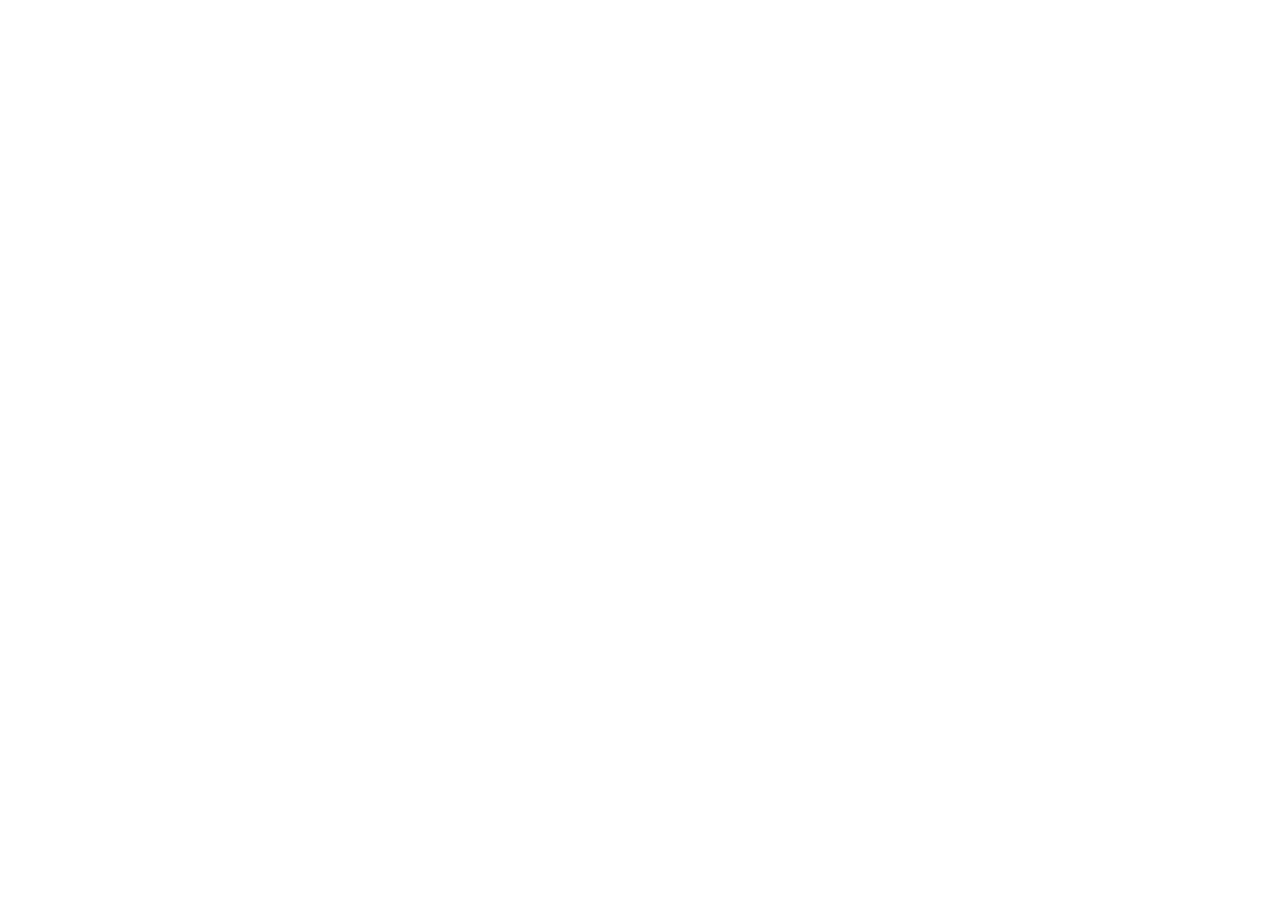
==== assets/html/index.html @ 88fd04b3 "Added assets folders and created the starting point." ====
<!doctype html>
<html lang="en">
  <head>
    <meta charset="UTF-8" />
    <meta name="viewport" content="width=device-width, initial-scale=1.0" />
    <title>Jay'sFitness Tracker</title>
    <link rel="stylesheet" href="/src/style.css" />
  </head>

  <body>
    <div id="app"></div>
  </body>
</html>

<script type="module" src="/src/main.js"></script>
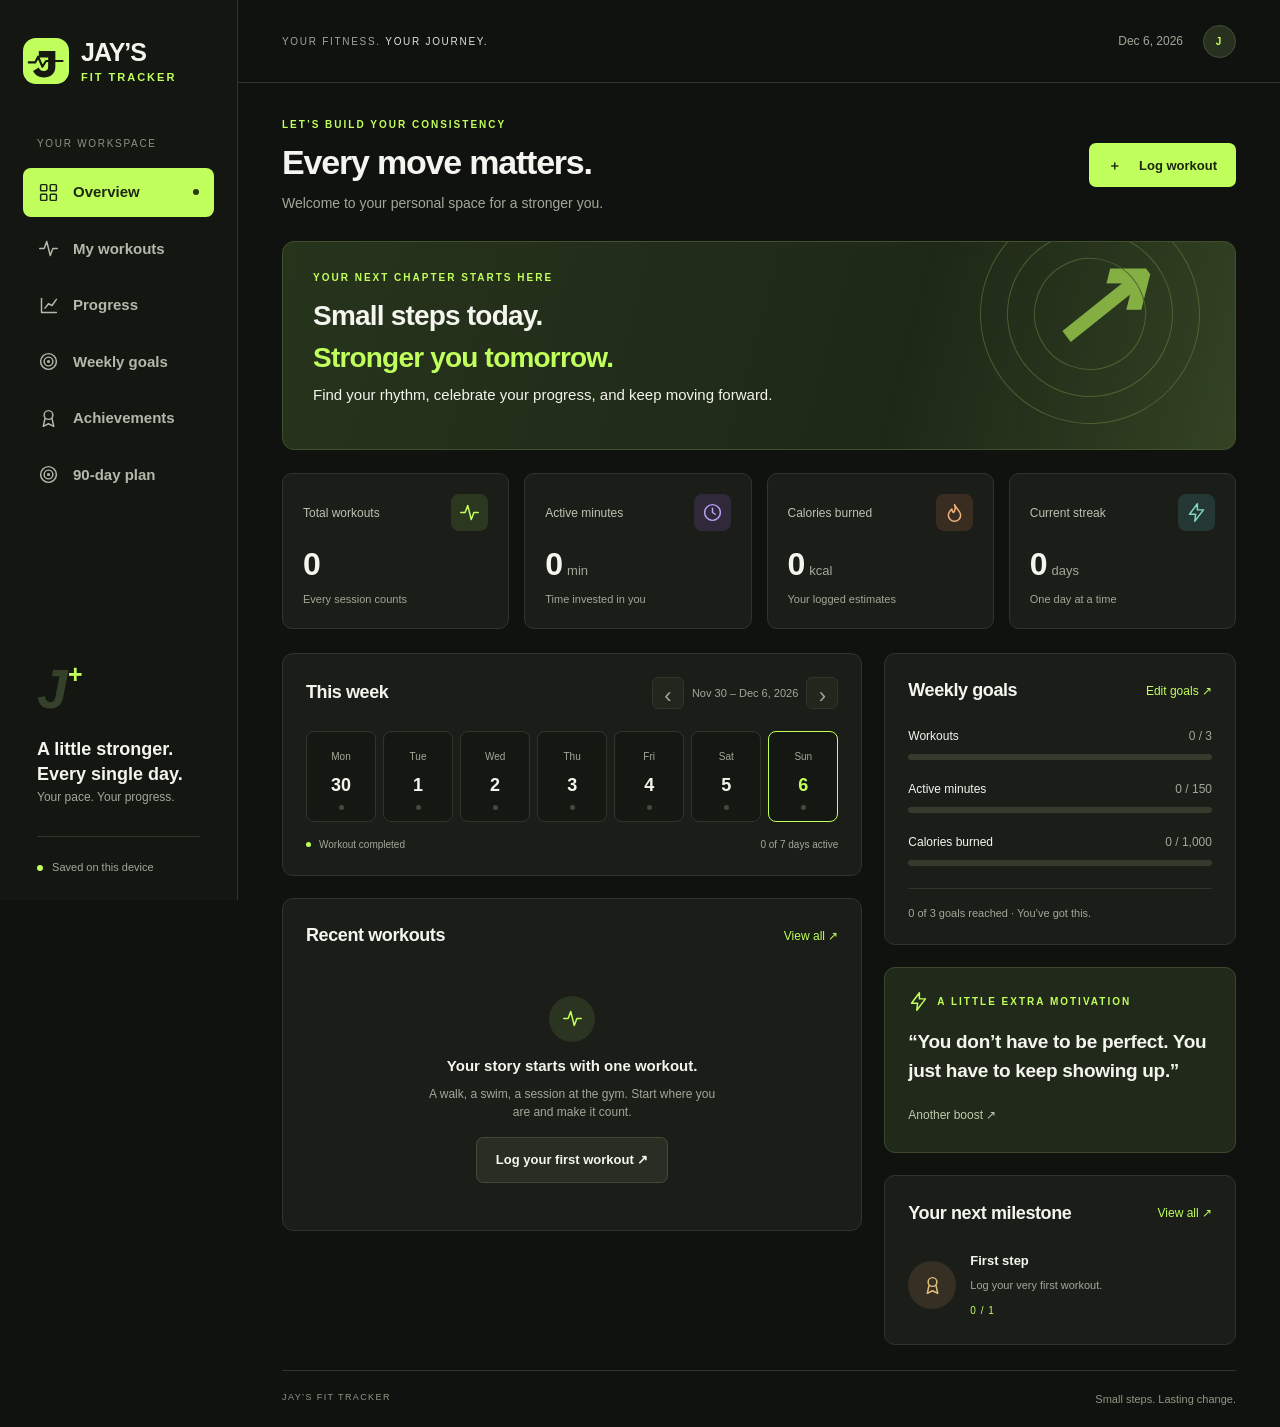
==== commit c93befd9: "Before babyuface bias" ====
--- a/assets/html/index.html
+++ b/assets/html/index.html
@@ -2,14 +2,151 @@
 <html lang="en">
   <head>
     <meta charset="UTF-8" />
-    <meta name="viewport" content="width=device-width, initial-scale=1.0" />
-    <title>Jay'sFitness Tracker</title>
-    <link rel="stylesheet" href="/src/style.css" />
+    <meta name="viewport" content="width=device-width, initial-scale=1" />
+    <meta name="theme-color" content="#10130f" />
+    <meta
+      name="description"
+      content="Log workouts, set weekly goals, and celebrate your progress with Jay's Fit Tracker."
+    />
+    <title>Jay's Fit Tracker</title>
+    <link rel="icon" type="image/svg+xml" href="../images/logo.svg" />
+    <link rel="stylesheet" href="../css/style.css" />
+    <script defer src="../js/script.js"></script>
   </head>
-
   <body>
-    <div id="app"></div>
+    <a class="skip" href="#main">Skip to content</a>
+    <aside class="sidebar">
+      <a class="brand" href="#dashboard" aria-label="Jay's Fit Tracker home"
+        ><img src="../images/logo.svg" alt="" width="46" height="46" /><span
+          >JAY’S<span class="brand-sub">FIT TRACKER</span></span
+        ></a
+      >
+      <div class="nav-label">YOUR WORKSPACE</div>
+      <nav aria-label="Main navigation">
+        <a href="#dashboard" data-page="dashboard"
+          ><span data-icon="grid"></span>Overview</a
+        ><a href="#workouts" data-page="workouts"
+          ><span data-icon="activity"></span>My workouts</a
+        ><a href="#progress" data-page="progress"
+          ><span data-icon="chart"></span>Progress</a
+        ><a href="#goals" data-page="goals"
+          ><span data-icon="target"></span>Weekly goals</a
+        ><a href="#achievements" data-page="achievements"
+          ><span data-icon="award"></span>Achievements</a
+        >
+      </nav>
+      <div class="sidebar-bottom">
+        <div class="mini-mark">J<span>+</span></div>
+        <strong>A little stronger.<br />Every single day.</strong>
+        <p>Your pace. Your progress.</p>
+        <div class="local-status"><i></i> Saved on this device</div>
+      </div>
+    </aside>
+    <div class="workspace">
+      <header class="topbar">
+        <span>YOUR FITNESS. <strong>YOUR JOURNEY.</strong></span
+        ><span class="today" id="today"></span
+        ><span class="avatar" aria-label="Personal workspace">J</span>
+      </header>
+      <main id="main" tabindex="-1"></main>
+      <footer>
+        JAY’S FIT TRACKER <span>Small steps. Lasting change.</span>
+      </footer>
+    </div>
+    <dialog id="workout-dialog" aria-labelledby="dialog-title">
+      <form id="workout-form">
+        <div class="section-heading">
+          <div>
+            <p class="eyebrow">SHOWING UP COUNTS</p>
+            <h2 id="dialog-title">Log a workout</h2>
+          </div>
+          <button
+            type="button"
+            class="icon-button"
+            data-close
+            aria-label="Close workout form"
+          >
+            ×
+          </button>
+        </div>
+        <input type="hidden" name="id" /><label
+          >Workout name<input
+            name="name"
+            maxlength="80"
+            placeholder="e.g. Morning walk"
+            required
+        /></label>
+        <div class="form-grid">
+          <label
+            >Workout type<select name="type">
+              <option>Walking</option>
+              <option>Running</option>
+              <option>Strength</option>
+              <option>Cycling</option>
+              <option>Swimming</option>
+              <option>Yoga</option>
+              <option>Other</option>
+            </select></label
+          ><label>Date<input name="date" type="date" required /></label>
+        </div>
+        <div class="form-grid">
+          <label
+            >Duration (minutes)<input
+              name="minutes"
+              type="number"
+              min="1"
+              max="1440"
+              step="1"
+              placeholder="30"
+              required /></label
+          ><label
+            >Calories burned <span class="optional">(optional)</span
+            ><input
+              name="calories"
+              type="number"
+              min="0"
+              max="20000"
+              step="1"
+              placeholder="Leave blank if unknown"
+          /></label>
+        </div>
+        <label
+          >Intensity<select name="intensity">
+            <option>Moderate</option>
+            <option>Light</option>
+            <option>Vigorous</option>
+          </select></label
+        ><label
+          >Notes <span class="optional">(optional)</span
+          ><textarea
+            name="notes"
+            rows="3"
+            maxlength="500"
+            placeholder="How did it feel? What went well?"
+          ></textarea>
+        </label>
+        <p class="helper">
+          Calories are your own estimate, not a measured value.
+        </p>
+        <div class="form-actions">
+          <button type="button" class="button secondary" data-close>
+            Cancel</button
+          ><button class="button primary" type="submit">
+            Save workout <span>↗</span>
+          </button>
+        </div>
+      </form>
+    </dialog>
+    <dialog id="delete-dialog" aria-labelledby="delete-title">
+      <h2 id="delete-title">Delete this workout?</h2>
+      <p>This removes the workout and updates your totals and goal progress.</p>
+      <div class="form-actions">
+        <button class="button secondary" data-cancel-delete>Keep workout</button
+        ><button class="button danger" id="confirm-delete">
+          Delete workout
+        </button>
+      </div>
+    </dialog>
+    <div id="toast" role="status" aria-live="polite"></div>
   </body>
 </html>
-
-<script type="module" src="/src/main.js"></script>
--- a/assets/css/style.css
+++ b/assets/css/style.css
@@ -0,0 +1,1151 @@
+:root {
+  color-scheme: dark;
+  --bg: #10120f;
+  --panel: #1a1d18;
+  --line: #30352b;
+  --muted: #a1a898;
+  --green: #c1ff5c;
+  --white: #f3f5ee;
+  --purple: #b9a0fa;
+  --orange: #f3b37d;
+}
+* {
+  box-sizing: border-box;
+}
+body {
+  margin: 0;
+  background: var(--bg);
+  color: var(--white);
+  font:
+    15px/1.5 "Segoe UI",
+    Arial,
+    sans-serif;
+}
+button,
+input,
+select,
+textarea {
+  font: inherit;
+}
+button,
+a,
+input,
+select,
+textarea {
+  -webkit-tap-highlight-color: transparent;
+}
+button,
+a {
+  touch-action: manipulation;
+}
+button {
+  cursor: pointer;
+}
+a {
+  color: inherit;
+  text-decoration: none;
+}
+button {
+  color: inherit;
+}
+svg {
+  width: 21px;
+  height: 21px;
+  display: block;
+  fill: none;
+  stroke: currentColor;
+  stroke-width: 1.7;
+  stroke-linecap: round;
+  stroke-linejoin: round;
+}
+button:focus-visible,
+a:focus-visible,
+input:focus-visible,
+select:focus-visible,
+textarea:focus-visible {
+  outline: 2px solid var(--green);
+  outline-offset: 4px;
+}
+.skip {
+  position: fixed;
+  top: -60px;
+  left: 20px;
+  background: var(--green);
+  color: #111;
+  padding: 12px;
+  z-index: 20;
+}
+.skip:focus {
+  top: 10px;
+}
+.sidebar {
+  position: fixed;
+  inset: 0 auto 0 0;
+  width: 238px;
+  padding: 38px 23px 25px;
+  border-right: 1px solid var(--line);
+  display: flex;
+  flex-direction: column;
+  background: #141711;
+}
+.brand {
+  display: flex;
+  align-items: center;
+  gap: 12px;
+  font-size: 25px;
+  font-weight: 850;
+  line-height: 1.05;
+  letter-spacing: -1px;
+}
+.brand-sub {
+  display: block;
+  color: var(--green);
+  font-size: 11px;
+  letter-spacing: 2px;
+  margin-top: 7px;
+}
+.nav-label {
+  font-size: 10px;
+  letter-spacing: 1.7px;
+  color: #8b9383;
+  margin: 52px 14px 17px;
+}
+nav {
+  display: grid;
+  gap: 8px;
+}
+nav a {
+  display: flex;
+  align-items: center;
+  gap: 14px;
+  padding: 13px 15px;
+  color: #b2b9aa;
+  border-radius: 8px;
+  font-weight: 550;
+}
+nav a:hover {
+  background: #242a1d;
+}
+nav a.active {
+  background: var(--green);
+  color: #1d2910;
+  font-weight: 700;
+}
+nav a.active:after {
+  content: "";
+  width: 6px;
+  height: 6px;
+  background: #28391b;
+  border-radius: 50%;
+  margin-left: auto;
+}
+.sidebar-bottom {
+  margin-top: auto;
+  padding: 40px 14px 0;
+}
+.mini-mark {
+  font-size: 55px;
+  font-weight: 900;
+  font-style: italic;
+  line-height: 1;
+  color: #35412b;
+  margin-bottom: 20px;
+}
+.mini-mark span {
+  color: var(--green);
+  font-size: 25px;
+  vertical-align: top;
+}
+.sidebar-bottom strong {
+  font-size: 18px;
+  line-height: 1.4;
+}
+.sidebar-bottom p {
+  font-size: 12px;
+  color: var(--muted);
+}
+.local-status {
+  border-top: 1px solid var(--line);
+  padding-top: 22px;
+  margin-top: 30px;
+  font-size: 11px;
+  color: var(--muted);
+}
+.local-status i {
+  display: inline-block;
+  width: 6px;
+  height: 6px;
+  border-radius: 50%;
+  background: var(--green);
+  margin-right: 6px;
+}
+.workspace {
+  margin-left: 238px;
+}
+.topbar {
+  height: 83px;
+  border-bottom: 1px solid var(--line);
+  padding: 0 44px;
+  display: flex;
+  align-items: center;
+  gap: 20px;
+  font-size: 10px;
+  letter-spacing: 1.7px;
+  color: var(--muted);
+}
+.topbar strong {
+  color: #e0e5d8;
+  font-weight: 500;
+}
+.today {
+  margin-left: auto;
+  letter-spacing: 0;
+  font-size: 12px;
+}
+.avatar {
+  width: 33px;
+  height: 33px;
+  border: 1px solid #454e3b;
+  background: #283020;
+  border-radius: 50%;
+  display: grid;
+  place-items: center;
+  color: var(--green);
+  font-weight: 700;
+}
+main {
+  max-width: 1450px;
+  margin: auto;
+  padding: 34px 44px 25px;
+  min-height: calc(100vh - 140px);
+}
+h1,
+h2,
+h3,
+p {
+  margin-top: 0;
+}
+h1 {
+  font-size: 34px;
+  line-height: 1.2;
+  letter-spacing: -1.2px;
+  margin-bottom: 10px;
+  font-weight: 750;
+}
+h2 {
+  font-size: 18px;
+  letter-spacing: -0.4px;
+  margin-bottom: 5px;
+}
+h3 {
+  font-size: 15px;
+  margin-bottom: 8px;
+}
+.muted,
+.subtitle {
+  color: var(--muted);
+}
+.subtitle {
+  margin-bottom: 0;
+  font-size: 14px;
+}
+.eyebrow {
+  font-size: 10px;
+  letter-spacing: 2px;
+  font-weight: 700;
+  color: var(--green);
+  margin-bottom: 10px;
+}
+.page-heading {
+  display: flex;
+  align-items: center;
+  justify-content: space-between;
+  gap: 20px;
+  margin-bottom: 27px;
+}
+.button {
+  border: 0;
+  border-radius: 7px;
+  padding: 12px 19px;
+  font-size: 13px;
+  font-weight: 700;
+  display: inline-flex;
+  align-items: center;
+  justify-content: center;
+  gap: 18px;
+  min-height: 44px;
+}
+.primary {
+  background: var(--green);
+  color: #1a250d;
+}
+.primary:hover {
+  background: #d2ff8b;
+}
+.secondary {
+  background: #282e23;
+  border: 1px solid #404a34;
+}
+.secondary:hover {
+  background: #37412e;
+}
+.hero {
+  position: relative;
+  overflow: hidden;
+  padding: 28px 30px;
+  border: 1px solid #424f2d;
+  border-radius: 12px;
+  background: linear-gradient(105deg, #27341c, #1e2817 65%, #344424);
+  margin-bottom: 23px;
+  min-height: 164px;
+}
+.hero h2 {
+  font-size: 28px;
+  letter-spacing: -0.8px;
+  max-width: 70%;
+  position: relative;
+  z-index: 1;
+}
+.hero h2 em {
+  font-style: normal;
+  color: var(--green);
+}
+.hero p:last-child {
+  font-size: 13px;
+  color: #c0c9b5;
+  max-width: 65%;
+  margin: 12px 0 0;
+  position: relative;
+  z-index: 1;
+}
+.hero-art {
+  position: absolute;
+  right: 35px;
+  top: -38px;
+  width: 220px;
+  height: 220px;
+  border: 1px solid #647d3f;
+  border-radius: 50%;
+  transform: rotate(-25deg);
+  opacity: 0.6;
+}
+.hero-art:before,
+.hero-art:after {
+  content: "";
+  position: absolute;
+  border: 1px solid #647d3f;
+  border-radius: 50%;
+  inset: 26px;
+}
+.hero-art:after {
+  inset: 53px;
+}
+.hero-art span {
+  position: absolute;
+  font-size: 120px;
+  font-weight: 900;
+  font-style: italic;
+  color: var(--green);
+  top: 10px;
+  left: 68px;
+  transform: rotate(25deg);
+}
+.stats {
+  display: grid;
+  grid-template-columns: repeat(4, minmax(0, 1fr));
+  gap: 15px;
+  margin-bottom: 24px;
+}
+.stat {
+  padding: 20px;
+  background: var(--panel);
+  border: 1px solid var(--line);
+  border-radius: 10px;
+}
+.stat-top {
+  display: flex;
+  justify-content: space-between;
+  align-items: center;
+  color: #bcc3b2;
+  font-size: 12px;
+}
+.stat-icon {
+  padding: 8px;
+  border-radius: 8px;
+  background: #2c3720;
+  color: var(--green);
+}
+.stat:nth-child(2) .stat-icon {
+  background: #302939;
+  color: var(--purple);
+}
+.stat:nth-child(3) .stat-icon {
+  background: #392c20;
+  color: var(--orange);
+}
+.stat:nth-child(4) .stat-icon {
+  background: #243733;
+  color: #82d8be;
+}
+.stat-value {
+  font-size: 32px;
+  letter-spacing: -1px;
+  font-weight: 700;
+  margin: 9px 0 3px;
+}
+.stat-value small {
+  font-size: 13px;
+  font-weight: 400;
+  letter-spacing: 0;
+  color: var(--muted);
+  margin-left: 5px;
+}
+.stat-note {
+  font-size: 11px;
+  color: var(--muted);
+}
+.dashboard-grid {
+  display: grid;
+  grid-template-columns: minmax(0, 1.65fr) minmax(275px, 1fr);
+  gap: 22px;
+}
+.stack {
+  display: grid;
+  gap: 22px;
+  align-content: start;
+}
+.panel {
+  padding: 23px;
+  border: 1px solid var(--line);
+  border-radius: 11px;
+  background: var(--panel);
+}
+.section-heading {
+  display: flex;
+  align-items: center;
+  justify-content: space-between;
+  gap: 15px;
+  margin-bottom: 22px;
+}
+.section-heading h2 {
+  margin: 0;
+}
+.section-heading p:not(.eyebrow) {
+  margin: 5px 0 0;
+  font-size: 12px;
+  color: var(--muted);
+}
+.text-link {
+  background: none;
+  border: 0;
+  color: var(--green);
+  font-size: 12px;
+  padding: 5px 0;
+  white-space: nowrap;
+}
+.week-controls {
+  display: flex;
+  align-items: center;
+  gap: 8px;
+  font-size: 11px;
+  color: var(--muted);
+}
+.icon-button {
+  width: 32px;
+  height: 32px;
+  border: 1px solid var(--line);
+  background: #22271d;
+  border-radius: 6px;
+  display: inline-grid;
+  place-items: center;
+  font-size: 22px;
+}
+.calendar {
+  display: grid;
+  grid-template-columns: repeat(7, 1fr);
+  gap: 7px;
+}
+.day {
+  border: 1px solid var(--line);
+  border-radius: 8px;
+  text-align: center;
+  padding: 12px 2px 10px;
+  min-height: 91px;
+  background: #151812;
+}
+.day .day-name {
+  font-size: 10px;
+  color: var(--muted);
+}
+.day strong {
+  display: block;
+  font-size: 18px;
+  margin: 6px 0;
+}
+.day .dot {
+  display: block;
+  width: 5px;
+  height: 5px;
+  border-radius: 50%;
+  background: #424a39;
+  margin: auto;
+}
+.day.completed {
+  background: #29381d;
+  border-color: #536f33;
+}
+.day.completed .dot {
+  background: var(--green);
+}
+.day.is-today {
+  border-color: var(--green);
+}
+.day.is-today strong {
+  color: var(--green);
+}
+.calendar-key {
+  font-size: 10px;
+  color: var(--muted);
+  margin: 15px 0 0;
+  display: flex;
+  gap: 8px;
+  align-items: center;
+}
+.calendar-key i {
+  width: 5px;
+  height: 5px;
+  background: var(--green);
+  border-radius: 50%;
+}
+.goal {
+  margin-top: 20px;
+}
+.goal-line {
+  display: flex;
+  justify-content: space-between;
+  font-size: 12px;
+  margin-bottom: 9px;
+}
+.goal-line span:last-child {
+  color: var(--muted);
+}
+progress {
+  appearance: none;
+  width: 100%;
+  height: 6px;
+  border: 0;
+  display: block;
+  background: #343b2d;
+  border-radius: 10px;
+  overflow: hidden;
+}
+progress::-webkit-progress-bar {
+  background: #343b2d;
+}
+progress::-webkit-progress-value {
+  background: var(--green);
+  border-radius: 10px;
+}
+progress::-moz-progress-bar {
+  background: var(--green);
+}
+.goal:nth-of-type(3) progress::-webkit-progress-value {
+  background: var(--purple);
+}
+.goal:nth-of-type(4) progress::-webkit-progress-value {
+  background: var(--orange);
+}
+.goal-foot {
+  margin: 22px 0 0;
+  padding-top: 16px;
+  border-top: 1px solid var(--line);
+  font-size: 11px;
+  color: var(--muted);
+}
+.empty {
+  padding: 24px 12px;
+  text-align: center;
+}
+.empty-icon {
+  display: grid;
+  place-items: center;
+  margin: 0 auto 13px;
+  border-radius: 50%;
+  width: 46px;
+  height: 46px;
+  background: #2a3421;
+  color: var(--green);
+}
+.empty p {
+  font-size: 12px;
+  color: var(--muted);
+  max-width: 300px;
+  margin: 7px auto 16px;
+}
+.workout-row {
+  display: flex;
+  align-items: center;
+  gap: 12px;
+  padding: 15px 0;
+  border-top: 1px solid var(--line);
+}
+.workout-icon {
+  padding: 10px;
+  background: #2d3623;
+  color: var(--green);
+  border-radius: 8px;
+}
+.workout-info {
+  flex: 1;
+  min-width: 0;
+}
+.workout-info strong {
+  font-size: 13px;
+  display: block;
+  overflow-wrap: anywhere;
+}
+.workout-info small {
+  font-size: 11px;
+  color: var(--muted);
+}
+.workout-info p {
+  font-size: 12px;
+  color: var(--muted);
+  white-space: pre-wrap;
+  overflow-wrap: anywhere;
+  margin: 8px 0;
+}
+.workout-metrics {
+  text-align: right;
+  font-size: 13px;
+  white-space: nowrap;
+}
+.workout-metrics small {
+  display: block;
+  font-size: 10px;
+  color: var(--muted);
+}
+.row-actions {
+  display: flex;
+  gap: 6px;
+}
+.row-actions button {
+  font-size: 11px;
+  padding: 7px;
+  border: 1px solid var(--line);
+  border-radius: 5px;
+  background: #252c20;
+}
+.quote-panel {
+  background: #21291a;
+  border-color: #3a492c;
+  position: relative;
+}
+.quote-panel .eyebrow {
+  display: flex;
+  align-items: center;
+  gap: 8px;
+}
+.quote-panel blockquote {
+  margin: 16px 0;
+  font-size: 19px;
+  font-weight: 600;
+  line-height: 1.5;
+  letter-spacing: -0.3px;
+}
+.quote-panel .text-link {
+  color: #bdcbaa;
+}
+.achievement-mini {
+  display: flex;
+  gap: 14px;
+  align-items: center;
+}
+.badge-icon {
+  width: 48px;
+  height: 48px;
+  background: #353023;
+  color: #e3c17b;
+  display: grid;
+  place-items: center;
+  border-radius: 50%;
+  flex-shrink: 0;
+}
+.achievement-mini p {
+  font-size: 11px;
+  color: var(--muted);
+  margin: 5px 0;
+}
+.achievement-mini strong {
+  font-size: 13px;
+}
+.achievement-grid {
+  display: grid;
+  grid-template-columns: repeat(3, 1fr);
+  gap: 20px;
+}
+.achievement-card {
+  min-height: 210px;
+}
+.achievement-card .badge-icon {
+  margin-bottom: 18px;
+}
+.achievement-card.locked .badge-icon {
+  background: #2d3228;
+  color: #99a18e;
+}
+.achievement-card p {
+  color: var(--muted);
+  font-size: 13px;
+}
+.badge-status {
+  font-size: 10px;
+  letter-spacing: 1px;
+  color: var(--green);
+  text-transform: uppercase;
+}
+.badge-status.locked {
+  color: var(--muted);
+}
+.toolbar {
+  display: flex;
+  gap: 12px;
+  margin-bottom: 22px;
+}
+.toolbar input {
+  flex: 1;
+}
+.toolbar select {
+  width: 170px;
+}
+.chart {
+  display: flex;
+  gap: 16px;
+  height: 210px;
+  padding-top: 22px;
+  border-bottom: 1px solid var(--line);
+}
+.chart-column {
+  flex: 1;
+  display: flex;
+  flex-direction: column;
+  align-items: center;
+  justify-content: flex-end;
+  gap: 8px;
+}
+.chart-bar {
+  width: 70%;
+  max-width: 60px;
+  background: var(--green);
+  border-radius: 5px 5px 0 0;
+  min-height: 2px;
+}
+.chart-column small {
+  color: var(--muted);
+  font-size: 11px;
+}
+.chart-label {
+  font-size: 11px;
+  padding-bottom: 10px;
+}
+.summary {
+  margin-top: 22px;
+  color: var(--muted);
+  font-size: 13px;
+}
+.summary strong {
+  color: var(--green);
+}
+.goal-editor {
+  max-width: 680px;
+}
+.goal-editor label {
+  margin-top: 20px;
+}
+.goal-editor .button {
+  margin-top: 24px;
+}
+.info-banner {
+  padding: 18px 20px;
+  border-radius: 8px;
+  background: #242d1c;
+  color: #c4d3b4;
+  font-size: 13px;
+  margin: 22px 0;
+}
+.form-grid {
+  display: grid;
+  grid-template-columns: 1fr 1fr;
+  gap: 17px;
+}
+label {
+  display: block;
+  font-size: 12px;
+  font-weight: 600;
+  margin-bottom: 16px;
+}
+input,
+select,
+textarea {
+  display: block;
+  width: 100%;
+  margin-top: 8px;
+  border: 1px solid #424a39;
+  background: #12160f;
+  padding: 11px 12px;
+  border-radius: 6px;
+  color: var(--white);
+  min-height: 44px;
+}
+textarea {
+  resize: vertical;
+}
+input::placeholder,
+textarea::placeholder {
+  color: #838d78;
+  font-size: 12px;
+}
+.optional {
+  color: var(--muted);
+  font-weight: 400;
+}
+.helper {
+  font-size: 11px;
+  color: var(--muted);
+}
+dialog {
+  width: 540px;
+  max-width: calc(100% - 30px);
+  max-height: 90vh;
+  overflow: auto;
+  background: var(--panel);
+  color: var(--white);
+  border: 1px solid #48573a;
+  border-radius: 14px;
+  padding: 28px;
+  box-shadow: 0 25px 100px #0009;
+}
+dialog::backdrop {
+  background: #050804ba;
+  backdrop-filter: blur(5px);
+}
+dialog p {
+  color: var(--muted);
+}
+.form-actions {
+  display: flex;
+  justify-content: flex-end;
+  gap: 10px;
+  margin-top: 25px;
+}
+.danger {
+  background: #a93f3f;
+  color: white;
+}
+#toast {
+  position: fixed;
+  bottom: 25px;
+  left: 50%;
+  transform: translate(-50%, 25px);
+  background: #d4ff9a;
+  color: #1b2b0e;
+  padding: 13px 22px;
+  border-radius: 9px;
+  font-size: 13px;
+  box-shadow: 0 8px 35px #0007;
+  opacity: 0;
+  pointer-events: none;
+  transition: 0.2s;
+  z-index: 50;
+  max-width: 90vw;
+}
+#toast.visible {
+  opacity: 1;
+  transform: translate(-50%, 0);
+}
+footer {
+  margin: 0 44px;
+  padding: 20px 0;
+  border-top: 1px solid var(--line);
+  font-size: 9px;
+  letter-spacing: 1.4px;
+  color: #8f9883;
+  display: flex;
+  justify-content: space-between;
+}
+footer span {
+  letter-spacing: 0;
+  font-size: 11px;
+}
+@media (min-width: 1500px) {
+  main {
+    padding-top: 45px;
+  }
+  .hero {
+    min-height: 190px;
+    padding-top: 34px;
+  }
+  .hero h2 {
+    font-size: 34px;
+  }
+  .stat {
+    padding: 24px;
+  }
+  .panel {
+    padding: 27px;
+  }
+}
+@media (max-width: 1150px) {
+  .sidebar {
+    width: 205px;
+    padding-left: 16px;
+    padding-right: 16px;
+  }
+  .workspace {
+    margin-left: 205px;
+  }
+  main {
+    padding: 28px 25px;
+  }
+  .topbar {
+    padding: 0 25px;
+  }
+  .dashboard-grid {
+    grid-template-columns: minmax(0, 1.4fr) minmax(255px, 1fr);
+  }
+  .stats {
+    gap: 10px;
+  }
+  .stat {
+    padding: 15px;
+  }
+  .stat-top {
+    font-size: 11px;
+  }
+  .stat-icon {
+    padding: 5px;
+  }
+  .panel {
+    padding: 18px;
+  }
+  footer {
+    margin: 0 25px;
+  }
+  .calendar {
+    gap: 4px;
+  }
+  .section-heading {
+    flex-wrap: wrap;
+  }
+  .achievement-grid {
+    grid-template-columns: repeat(2, 1fr);
+  }
+}
+@media (max-width: 900px) {
+  .sidebar {
+    width: 80px;
+    padding: 25px 12px;
+  }
+  .brand {
+    justify-content: center;
+  }
+  .brand > span,
+  .nav-label,
+  .sidebar-bottom {
+    display: none;
+  }
+  nav {
+    margin-top: 38px;
+  }
+  nav a {
+    font-size: 0;
+    justify-content: center;
+    padding: 14px;
+  }
+  nav a span {
+    font-size: 16px;
+  }
+  nav a.active:after {
+    display: none;
+  }
+  .workspace {
+    margin-left: 80px;
+  }
+  .dashboard-grid {
+    grid-template-columns: 1fr 1fr;
+  }
+  .hero-art {
+    right: -25px;
+  }
+  .stat-top {
+    align-items: start;
+    gap: 5px;
+  }
+  .stat-icon svg {
+    width: 16px;
+    height: 16px;
+  }
+  .stats {
+    grid-template-columns: repeat(2, 1fr);
+  }
+  .stat-value {
+    font-size: 30px;
+  }
+  .dashboard-grid {
+    grid-template-columns: 1fr;
+  }
+  .stack {
+    gap: 18px;
+  }
+}
+@media (max-width: 560px) {
+  .sidebar {
+    position: static;
+    width: auto;
+    height: auto;
+    border-right: 0;
+    border-bottom: 1px solid var(--line);
+    padding: 16px;
+  }
+  .brand {
+    justify-content: flex-start;
+  }
+  .brand > span {
+    display: block;
+    font-size: 21px;
+  }
+  .brand img {
+    width: 40px;
+    height: 40px;
+  }
+  .brand-sub {
+    font-size: 9px;
+  }
+  nav {
+    display: flex;
+    justify-content: space-between;
+    margin-top: 18px;
+    gap: 4px;
+  }
+  nav a {
+    flex: 1;
+    padding: 11px 5px;
+  }
+  .workspace {
+    margin-left: 0;
+  }
+  .topbar {
+    height: 48px;
+    padding: 0 18px;
+  }
+  .topbar > span:first-child {
+    font-size: 8px;
+    letter-spacing: 1px;
+  }
+  .today {
+    font-size: 10px;
+  }
+  .avatar {
+    display: none;
+  }
+  main {
+    padding: 24px 17px;
+  }
+  .page-heading {
+    align-items: flex-start;
+    gap: 10px;
+  }
+  h1 {
+    font-size: 27px;
+  }
+  .subtitle {
+    font-size: 12px;
+  }
+  .page-heading > .button {
+    padding: 10px 12px;
+    gap: 7px;
+    font-size: 11px;
+  }
+  .hero {
+    padding: 23px 20px;
+    min-height: 180px;
+  }
+  .hero h2 {
+    font-size: 24px;
+    max-width: 90%;
+  }
+  .hero p:last-child {
+    max-width: 84%;
+    font-size: 12px;
+  }
+  .hero-art {
+    right: -120px;
+    top: 10px;
+    opacity: 0.35;
+  }
+  .stats {
+    gap: 10px;
+  }
+  .stat {
+    padding: 15px;
+  }
+  .stat-value {
+    font-size: 29px;
+  }
+  .stat-note {
+    font-size: 10px;
+  }
+  .calendar {
+    gap: 5px;
+  }
+  .day {
+    min-height: 83px;
+  }
+  .day strong {
+    font-size: 16px;
+  }
+  .achievement-grid {
+    grid-template-columns: 1fr;
+  }
+  .toolbar {
+    flex-direction: column;
+  }
+  .toolbar select {
+    width: 100%;
+  }
+  .workout-row {
+    flex-wrap: wrap;
+  }
+  .row-actions {
+    margin-left: auto;
+  }
+  .form-grid {
+    grid-template-columns: 1fr;
+    gap: 0;
+  }
+  dialog {
+    padding: 22px;
+  }
+  .chart {
+    gap: 7px;
+  }
+  footer {
+    margin: 0 18px;
+    font-size: 8px;
+  }
+  footer span {
+    font-size: 10px;
+  }
+  .week-controls {
+    gap: 5px;
+  }
+  .section-heading h2 {
+    font-size: 17px;
+  }
+}
+@media (prefers-reduced-motion: reduce) {
+  * {
+    scroll-behavior: auto !important;
+    transition: none !important;
+  }
+}
